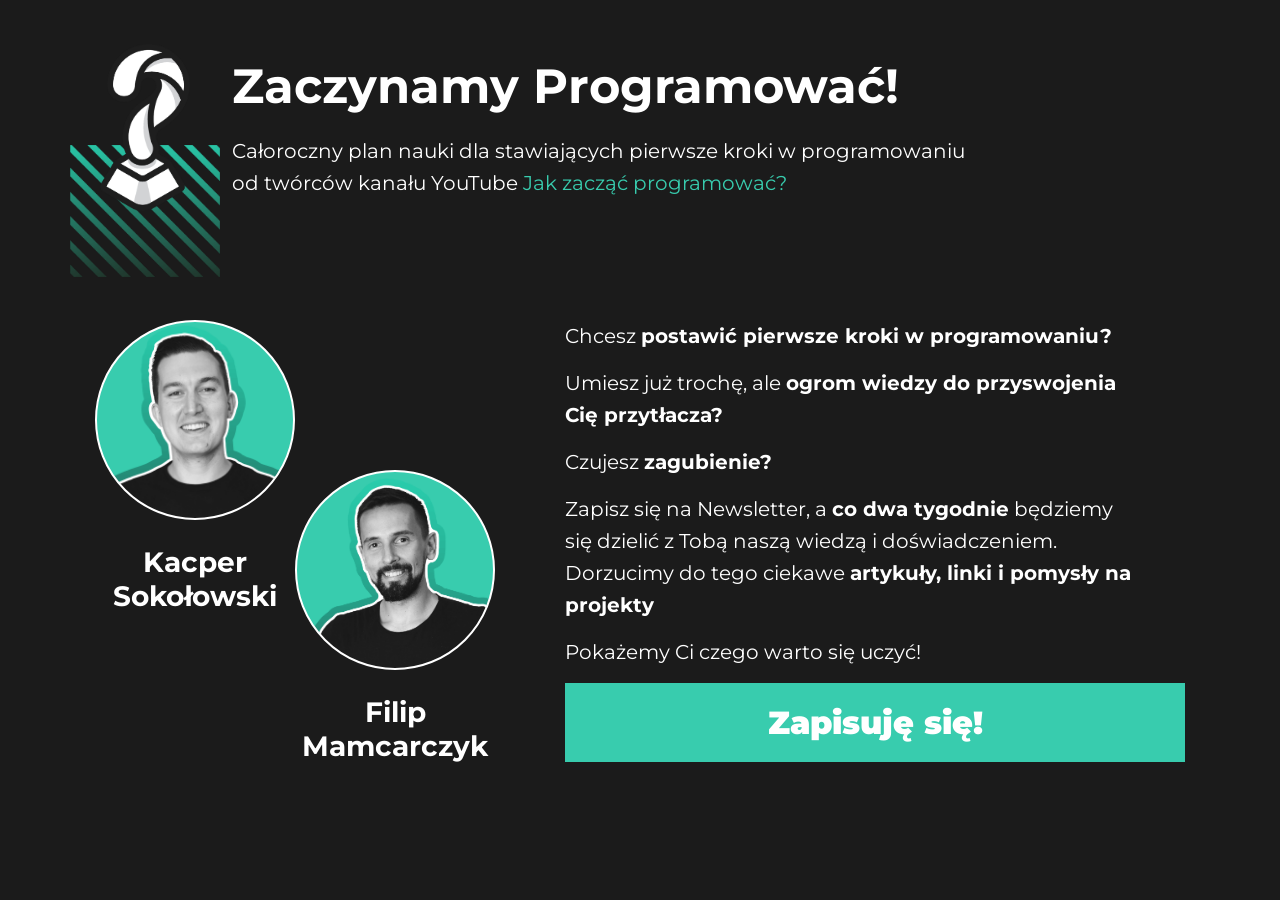
==== index.html @ 6834018f "typo" ====
<html>
  <head>
    <meta name="viewport" content="width=device-width, initial-scale=1.0" />
    <link rel="stylesheet" href="styles.css" />
    <link
      href="https://fonts.googleapis.com/css2?family=Montserrat:wght@400;700&display=swap"
      rel="stylesheet"
    />
    <link rel="icon" type="image/png" href="favicon.png" />
    <title>Zaczynamy Programować - Newsletter</title>

    <!-- MailerLite Universal -->
    <script>
      (function (m, a, i, l, e, r) {
        m["MailerLiteObject"] = e;
        function f() {
          var c = { a: arguments, q: [] };
          var r = this.push(c);
          return "number" != typeof r ? r : f.bind(c.q);
        }
        f.q = f.q || [];
        m[e] = m[e] || f.bind(f.q);
        m[e].q = m[e].q || f.q;
        r = a.createElement(i);
        var _ = a.getElementsByTagName(i)[0];
        r.async = 1;
        r.src = l + "?v" + ~~(new Date().getTime() / 1000000);
        _.parentNode.insertBefore(r, _);
      })(
        window,
        document,
        "script",
        "https://static.mailerlite.com/js/universal.js",
        "ml"
      );

      var ml_account = ml("accounts", "2784502", "s0u8e7z7p0", "load");
    </script>
    <!-- End MailerLite Universal -->
  </head>
  <body>
    <header>
      <div class="header__logotype">
        <div class="header__logo">
          <img class="header__logo__bg" src="assets/logo-kreski.png" alt="" />
          <img
            class="header__logo__question-mark"
            src="assets/logo-pytajnik.png"
            alt=""
          />
        </div>
        <div>
          <h1>Zaczynamy Programować!</h1>
          <p>
            Całoroczny plan nauki dla stawiających pierwsze kroki w
            programowaniu<br />
            od twórców kanału YouTube
            <a href="https://www.youtube.com/channel/UCF4jzVCa2J45NXnNtf6XBoA"
              >Jak zacząć programować?</a
            >
          </p>

          <p id="mobile-headline">
            Całoroczny plan nauki dla stawiających pierwsze kroki w
            programowaniu od twórców kanału YouTube
            <a href="https://www.youtube.com/channel/UCF4jzVCa2J45NXnNtf6XBoA"
              >Jak zacząć programować?</a
            >
          </p>
        </div>
      </div>
    </header>
    <main>
      <section>
        <div class="row">
          <div class="row__col" id="authors">
            <h2>Autorzy</h2>
          </div>
          <div class="row__col">
            <div class="person__img person__img--kacper"></div>
            <h3>Kacper Sokołowski</h3>
          </div>

          <div class="row__col">
            <div class="person__img person__img--filip"></div>
            <h3>Filip Mamcarczyk</h3>
          </div>

          <section>
            <p>Chcesz <b>postawić pierwsze kroki w programowaniu?</b></p>
            <p>
              Umiesz już trochę, ale
              <b>ogrom wiedzy do przyswojenia Cię przytłacza?</b>
            </p>

            <p>Czujesz <b>zagubienie?</b></p>

            <p>
              Zapisz się na Newsletter, a <b>co dwa tygodnie</b> będziemy się
              dzielić z Tobą naszą wiedzą i doświadczeniem. Dorzucimy do tego
              ciekawe <b>artykuły, linki i pomysły na projekty</b>
            </p>

            <p>Pokażemy Ci czego warto się uczyć!</p>
            <a
              id="subscribe-button"
              href="javascript:;"
              onclick="ml_webform_3354292('show')"
              >Zapisuję się!</a
            >
          </section>
        </div>
      </section>
    </main>

    <script>
      var ml_webform_3354292 = ml_account(
        "webforms",
        "3354292",
        "x9b8v3",
        "load"
      );
      ml_webform_3354292("animation", "fadeIn");
    </script>

    <!-- Global site tag (gtag.js) - Google Analytics -->
    <!-- <script
      async
      src="https://www.googletagmanager.com/gtag/js?id=G-33ZYPK6H87"
    ></script>
    <script>
      window.dataLayer = window.dataLayer || [];
      function gtag() {
        dataLayer.push(arguments);
      }
      gtag("js", new Date());

      gtag("config", "G-33ZYPK6H87");
    </script> -->
  </body>
</html>
---- styles.css ----
* {
  box-sizing: border-box;
  margin: 0;
  padding: 0;
}

body {
  background-color: #1b1b1b;
  color: #fff;
  font-family: "Montserrat", sans-serif;
  width: 100vw;
  overflow-x: hidden;
}

header,
main {
  max-width: 1140px;
  width: 100%;
}

header {
  display: flex;
  align-items: center;
  justify-content: space-between;
  position: relative;
  margin: 15px auto;
}

header p {
  padding-left: 12px;
}

.header__logotype {
  display: flex;
  align-items: center;
}

.header__logo {
  position: relative;
  height: 225px;
  width: 150px;
  text-align: center;
}

.header__logo__bg {
  position: absolute;
  width: 150px;
  left: 0;
  top: 130px;
}

.header__logo__question-mark {
  height: 100%;
  width: auto;
  position: relative;
}

h1 {
  padding-left: 12px;
  font-size: 48px;
  margin-bottom: 20px;
}

h2 {
  margin: 100px 0 50px;
  font-size: 42px;
  position: relative;
}

h2:after {
  content: "";
  display: block;
  position: absolute;
  width: 100%;
  height: 5px;
  left: 0;
  bottom: -20px;
  background: linear-gradient(90deg, #38ccae 0%, transparent 60%);
}

h3 {
  margin-top: 25px;
  font-size: 28px;
}

main {
  padding: 0 25px;
}

section {
  width: 100%;
}

a {
  display: inline-block;
  color: #38ccae;
  text-decoration: none;
  position: relative;
}

a:after {
  content: "";
  background: linear-gradient(90deg, transparent, #38ccae);
  left: 0;
  bottom: 0;
  width: 0;
  height: 2px;
  position: absolute;
  transition: width 0.3s;
}

a:hover:after {
  width: 100%;
}

main {
  margin: 0 auto;
}

p {
  font-size: 20px;
  line-height: 32px;
}

.row {
  display: flex;
  margin-top: 80px;
  align-items: flex-start;
  position: relative;
}

.row p {
  flex: 1;
  padding: 0 50px 0 0;
}

.row section {
  padding-left: 70px;
  flex: 1;
}

.row section p {
  margin-bottom: 15px;
}

.row__col {
  width: 200px;
  text-align: center;
}

.person__img {
  width: 200px;
  height: 200px;
  margin: 0 auto;
  background-size: 250px auto;
  background-color: #38ccae;
  border-radius: 50%;
  border: solid 2px #fff;
  position: relative;
}

.person__img--filip {
  margin-top: 150px;
  background-image: url("assets/filip.png");
  background-position: -10px -50px;
}

.person__img--kacper {
  background-image: url("assets/kacper.png");
  background-position: -30px -10px;
}

/*positioning*/

/* RWD */

#mobile-headline {
  display: none;
}

#authors {
  display: none;
}

@media (max-width: 812px) {
  header {
    margin: 25px 0 50px;
  }

  main {
    margin: 25px 0;
    padding: 0 25px;
  }

  .header__logotype {
    flex-wrap: wrap;
    justify-content: center;
  }

  .header__logo {
    display: none;
  }

  header p {
    padding: 0 25px;
    display: none;
  }

  #mobile-headline {
    display: block;
  }

  #authors {
    display: block;
  }

  h1 {
    font-size: 32px;
    order: 1;
    padding: 0 20px;
  }

  h2 {
    margin: 50px 0;
  }

  h2:after {
    background: linear-gradient(90deg, #38ccae 0%, #1b1b1b 90%);
  }

  .row {
    width: 100%;
    flex-wrap: wrap;
    margin-top: 25px;
    justify-content: center;
  }

  .row p {
    margin: 25px 0 50px;
    padding: 0;
    order: 1;
    font-size: 16px;
  }

  .row section {
    order: 1;
  }

  .row section {
    padding-left: 0;
  }

  .row__col {
    width: 100%;
    order: 2;
  }
}

#subscribe-button {
  color: white;
  font-weight: 900;
  font-size: 32px;
  width: 100%;
  background-color: #38ccae;
  padding: 20px 0;
  text-align: center;
}

#subscribe-button:hover {
  box-shadow: inset 0 0 5px #000000;
}

#subscribe-button:after {
  background: none;
}
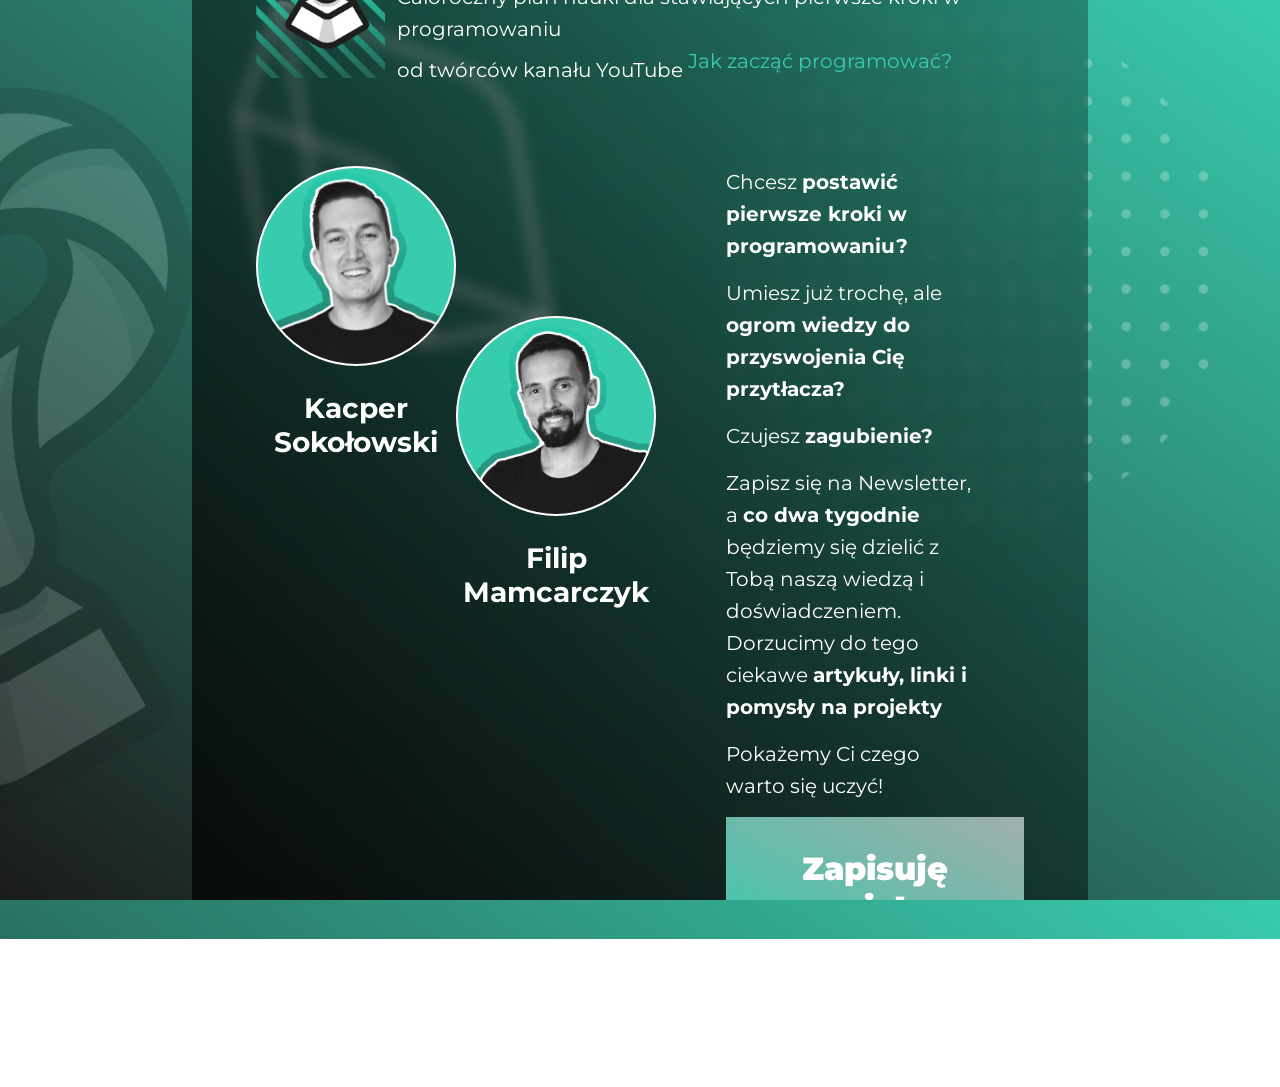
==== commit 2396a10f: "Glass ui" ====
--- a/index.html
+++ b/index.html
@@ -1,6 +1,7 @@
 <html>
   <head>
     <meta name="viewport" content="width=device-width, initial-scale=1.0" />
+    <link rel="stylesheet" href="bg.css" />
     <link rel="stylesheet" href="styles.css" />
     <link
       href="https://fonts.googleapis.com/css2?family=Montserrat:wght@400;700&display=swap"
@@ -8,134 +9,92 @@
     />
     <link rel="icon" type="image/png" href="favicon.png" />
     <title>Zaczynamy Programować - Newsletter</title>
-
-    <!-- MailerLite Universal -->
-    <script>
-      (function (m, a, i, l, e, r) {
-        m["MailerLiteObject"] = e;
-        function f() {
-          var c = { a: arguments, q: [] };
-          var r = this.push(c);
-          return "number" != typeof r ? r : f.bind(c.q);
-        }
-        f.q = f.q || [];
-        m[e] = m[e] || f.bind(f.q);
-        m[e].q = m[e].q || f.q;
-        r = a.createElement(i);
-        var _ = a.getElementsByTagName(i)[0];
-        r.async = 1;
-        r.src = l + "?v" + ~~(new Date().getTime() / 1000000);
-        _.parentNode.insertBefore(r, _);
-      })(
-        window,
-        document,
-        "script",
-        "https://static.mailerlite.com/js/universal.js",
-        "ml"
-      );
-
-      var ml_account = ml("accounts", "2784502", "s0u8e7z7p0", "load");
-    </script>
-    <!-- End MailerLite Universal -->
   </head>
   <body>
-    <header>
-      <div class="header__logotype">
-        <div class="header__logo">
-          <img class="header__logo__bg" src="assets/logo-kreski.png" alt="" />
-          <img
-            class="header__logo__question-mark"
-            src="assets/logo-pytajnik.png"
-            alt=""
-          />
-        </div>
-        <div>
-          <h1>Zaczynamy Programować!</h1>
-          <p>
-            Całoroczny plan nauki dla stawiających pierwsze kroki w
-            programowaniu<br />
-            od twórców kanału YouTube
-            <a href="https://www.youtube.com/channel/UCF4jzVCa2J45NXnNtf6XBoA"
-              >Jak zacząć programować?</a
-            >
-          </p>
-
-          <p id="mobile-headline">
-            Całoroczny plan nauki dla stawiających pierwsze kroki w
-            programowaniu od twórców kanału YouTube
-            <a href="https://www.youtube.com/channel/UCF4jzVCa2J45NXnNtf6XBoA"
-              >Jak zacząć programować?</a
-            >
-          </p>
-        </div>
-      </div>
-    </header>
-    <main>
-      <section>
-        <div class="row">
-          <div class="row__col" id="authors">
-            <h2>Autorzy</h2>
+    <div class="bg">
+      <img class="dot-1" src="./assets/kropki-male.png" alt="">
+      <img class="button" src="./assets/klawisz.png" alt="">
+      <img
+      class="q"
+      src="assets/logo-pytajnik.png"
+      alt=""
+    />
+      <!-- <img class="dot-2" src="./assets/kropki-male.png" alt=""> -->
+    </div>
+    <div class="container">
+      <header>
+        <div class="header__logotype">
+          <div class="header__logo">
+            <img class="header__logo__bg" src="assets/logo-kreski.png" alt="" />
+            <img
+              class="header__logo__question-mark"
+              src="assets/logo-pytajnik.png"
+              alt=""
+            />
           </div>
-          <div class="row__col">
-            <div class="person__img person__img--kacper"></div>
-            <h3>Kacper Sokołowski</h3>
-          </div>
-
-          <div class="row__col">
-            <div class="person__img person__img--filip"></div>
-            <h3>Filip Mamcarczyk</h3>
-          </div>
-
-          <section>
-            <p>Chcesz <b>postawić pierwsze kroki w programowaniu?</b></p>
+          <div>
+            <h1>Zaczynamy Programować!</h1>
             <p>
-              Umiesz już trochę, ale
-              <b>ogrom wiedzy do przyswojenia Cię przytłacza?</b>
+              Całoroczny plan nauki dla stawiających pierwsze kroki w
+              programowaniu<br />
+              od twórców kanału YouTube
+              <a href="https://www.youtube.com/channel/UCF4jzVCa2J45NXnNtf6XBoA"
+                >Jak zacząć programować?</a
+              >
             </p>
 
-            <p>Czujesz <b>zagubienie?</b></p>
+            <p id="mobile-headline">
+              Całoroczny plan nauki dla stawiających pierwsze kroki w
+              programowaniu od twórców kanału YouTube
+              <a href="https://www.youtube.com/channel/UCF4jzVCa2J45NXnNtf6XBoA"
+                >Jak zacząć programować?</a
+              >
+            </p>
+          </div>
+        </div>
+      </header>
+      <main>
+        <section>
+          <div class="row">
+            <div class="row__col" id="authors">
+              <h2>Autorzy</h2>
+            </div>
+            <div class="row__col">
+              <div class="person__img person__img--kacper"></div>
+              <h3>Kacper Sokołowski</h3>
+            </div>
 
-            <p>
-              Zapisz się na Newsletter, a <b>co dwa tygodnie</b> będziemy się
-              dzielić z Tobą naszą wiedzą i doświadczeniem. Dorzucimy do tego
-              ciekawe <b>artykuły, linki i pomysły na projekty</b>
-            </p>
+            <div class="row__col">
+              <div class="person__img person__img--filip"></div>
+              <h3>Filip Mamcarczyk</h3>
+            </div>
 
-            <p>Pokażemy Ci czego warto się uczyć!</p>
-            <a
-              id="subscribe-button"
-              href="javascript:;"
-              onclick="ml_webform_3354292('show')"
-              >Zapisuję się!</a
-            >
-          </section>
-        </div>
-      </section>
-    </main>
+            <section>
+              <p>Chcesz <b>postawić pierwsze kroki w programowaniu?</b></p>
+              <p>
+                Umiesz już trochę, ale
+                <b>ogrom wiedzy do przyswojenia Cię przytłacza?</b>
+              </p>
 
-    <script>
-      var ml_webform_3354292 = ml_account(
-        "webforms",
-        "3354292",
-        "x9b8v3",
-        "load"
-      );
-      ml_webform_3354292("animation", "fadeIn");
-    </script>
+              <p>Czujesz <b>zagubienie?</b></p>
 
-    <!-- Global site tag (gtag.js) - Google Analytics -->
-    <!-- <script
-      async
-      src="https://www.googletagmanager.com/gtag/js?id=G-33ZYPK6H87"
-    ></script>
-    <script>
-      window.dataLayer = window.dataLayer || [];
-      function gtag() {
-        dataLayer.push(arguments);
-      }
-      gtag("js", new Date());
+              <p>
+                Zapisz się na Newsletter, a <b>co dwa tygodnie</b> będziemy się
+                dzielić z Tobą naszą wiedzą i doświadczeniem. Dorzucimy do tego
+                ciekawe <b>artykuły, linki i pomysły na projekty</b>
+              </p>
 
-      gtag("config", "G-33ZYPK6H87");
-    </script> -->
+              <p>Pokażemy Ci czego warto się uczyć!</p>
+              <a
+                id="subscribe-button"
+                href="javascript:;"
+                onclick="ml_webform_3354292('show')"
+                >Zapisuję się!</a
+              >
+            </section>
+          </div>
+        </section>
+      </main>
+    </div>
   </body>
 </html>
--- a/bg.css
+++ b/bg.css
@@ -0,0 +1,49 @@
+.bg img {
+    position: absolute;
+    z-index: 1;
+    animation: rotate infinite linear;
+}
+
+img.dot-1 {
+    height: 60vh;
+    left: 55%;
+    top: 0;
+    animation-duration: 28s;
+}
+
+img.dot-2 {
+    right: 60%;
+    bottom: 0;
+    animation-name: rotate-counter-clockwise;
+    animation-duration: 18s;
+}
+
+.button {
+    right: 57%;
+    top: 0;
+    animation: move 12s infinite linear !important;
+}
+
+.q {
+    width: 50%;
+    left: 0;
+    top: 50%;
+    transform: translate(-50%, -50%);
+    opacity: 0.15;
+
+}
+
+@keyframes rotate {
+    from {transform: rotate(0deg)}
+    to {transform: rotate(360deg)}
+}
+
+@keyframes rotate-counter-clockwise {
+    from {transform: rotate(0deg)}
+    to {transform: rotate(-360deg)}
+}
+
+@keyframes move {
+    from {transform: translate3d(0, -30vh, 0)}
+    to {transform: translate3d(0, 105vh, 0)}
+}
--- a/styles.css
+++ b/styles.css
@@ -2,14 +2,36 @@
   box-sizing: border-box;
   margin: 0;
   padding: 0;
+  overflow: hidden;
 }
 
 body {
-  background-color: #1b1b1b;
+  background: linear-gradient(
+    to right top, #1b1b1b, #38ccae
+  );
   color: #fff;
   font-family: "Montserrat", sans-serif;
   width: 100vw;
+  height: 100vh;
+  display: flex;
+  justify-content: center;
+  align-items: center;
   overflow-x: hidden;
+}
+
+.container {
+  height: auto;
+  width: 70%;
+  max-width: 1200px;
+  border-radius: 30px;
+  padding: 32px 64px 128px;
+  position: relative;
+  z-index: 2;
+  background: 
+    linear-gradient(to left bottom,
+    rgba(0, 0, 0, 0.25),
+    rgba(0, 0, 0, 0.75));
+  backdrop-filter: blur(8px);
 }
 
 header,
@@ -23,7 +45,7 @@
   align-items: center;
   justify-content: space-between;
   position: relative;
-  margin: 15px auto;
+  margin: 0 auto;
 }
 
 header p {
@@ -84,7 +106,6 @@
 }
 
 main {
-  padding: 0 25px;
 }
 
 section {
@@ -258,12 +279,15 @@
 
 #subscribe-button {
   color: white;
+  display: inline-block;
   font-weight: 900;
   font-size: 32px;
-  width: 100%;
+  padding: 32px 64px;
   background-color: #38ccae;
-  padding: 20px 0;
   text-align: center;
+    background: linear-gradient(
+    to right top, #38ccae, rgba(255, 255, 255, 0.6) 
+  );
 }
 
 #subscribe-button:hover {
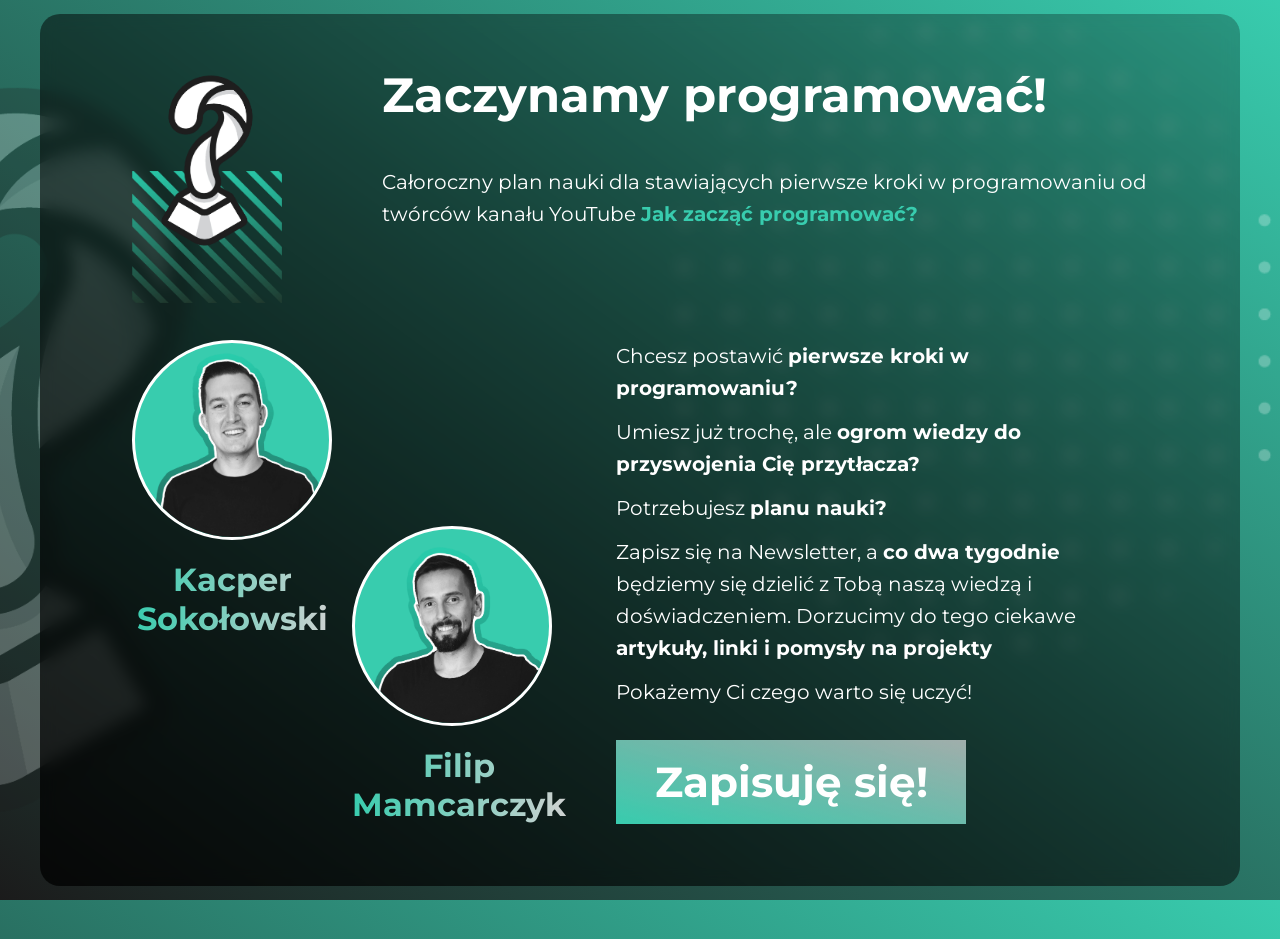
==== commit 3ca62edf: "Glass redesign" ====
--- a/index.html
+++ b/index.html
@@ -1,7 +1,6 @@
 <html>
   <head>
     <meta name="viewport" content="width=device-width, initial-scale=1.0" />
-    <link rel="stylesheet" href="bg.css" />
     <link rel="stylesheet" href="styles.css" />
     <link
       href="https://fonts.googleapis.com/css2?family=Montserrat:wght@400;700&display=swap"
@@ -9,92 +8,112 @@
     />
     <link rel="icon" type="image/png" href="favicon.png" />
     <title>Zaczynamy Programować - Newsletter</title>
+
+    <!-- MailerLite Universal -->
+    <script>
+      (function (m, a, i, l, e, r) {
+        m["MailerLiteObject"] = e;
+        function f() {
+          var c = { a: arguments, q: [] };
+          var r = this.push(c);
+          return "number" != typeof r ? r : f.bind(c.q);
+        }
+        f.q = f.q || [];
+        m[e] = m[e] || f.bind(f.q);
+        m[e].q = m[e].q || f.q;
+        r = a.createElement(i);
+        var _ = a.getElementsByTagName(i)[0];
+        r.async = 1;
+        r.src = l + "?v" + ~~(new Date().getTime() / 1000000);
+        _.parentNode.insertBefore(r, _);
+      })(
+        window,
+        document,
+        "script",
+        "https://static.mailerlite.com/js/universal.js",
+        "ml"
+      );
+
+      var ml_account = ml("accounts", "2784502", "s0u8e7z7p0", "load");
+    </script>
+    <!-- End MailerLite Universal -->
   </head>
   <body>
-    <div class="bg">
-      <img class="dot-1" src="./assets/kropki-male.png" alt="">
-      <img class="button" src="./assets/klawisz.png" alt="">
-      <img
-      class="q"
-      src="assets/logo-pytajnik.png"
-      alt=""
-    />
-      <!-- <img class="dot-2" src="./assets/kropki-male.png" alt=""> -->
+    <div class="background">
+        <img src="./img/button.png" alt="" class="background__img background__img--button">
+        <img src="./img/dots.png"  alt="" class="background__img background__img--dots">
+        
+        <img src="./img/logo-question-mark.png" alt="" class="background__img background__img--logo">
     </div>
     <div class="container">
-      <header>
-        <div class="header__logotype">
-          <div class="header__logo">
-            <img class="header__logo__bg" src="assets/logo-kreski.png" alt="" />
-            <img
-              class="header__logo__question-mark"
-              src="assets/logo-pytajnik.png"
-              alt=""
-            />
-          </div>
-          <div>
-            <h1>Zaczynamy Programować!</h1>
-            <p>
-              Całoroczny plan nauki dla stawiających pierwsze kroki w
-              programowaniu<br />
-              od twórców kanału YouTube
-              <a href="https://www.youtube.com/channel/UCF4jzVCa2J45NXnNtf6XBoA"
-                >Jak zacząć programować?</a
-              >
+        <div class="logo">
+            <img src="./img/logo-bg.png" alt="" class="logo__bg">
+            <img src="./img/logo-question-mark.png" alt="" class="logo__question-mark">
+        </div>
+        <header>
+            <h1>Zaczynamy programować!</h1>
+            <p>Całoroczny plan nauki dla stawiających pierwsze kroki w programowaniu od twórców kanału YouTube 
+                <a class="header__link" href="https://jakzaczacprogramowac.pl">
+                    Jak zacząć programować?
+                </a>
             </p>
+        </header>
+        <main>
+            <section class="section--people">
+                <h2 id="authors">Autorzy</h2>
+                <ul class="people">
+                    <li class="person">
+                        <div class="person__img-container">
+                            <img src="./img/kacper.png" alt="" class="person__img">
+                        </div>
+                        <span class="person__name">Kacper Sokołowski</span>
+                    </li>
+                    <li class="person">
+                        <div class="person__img-container">
+                            <img src="./img/filip.png" alt="" class="person__img person__img--filip">
+                        </div>
+                        <span class="person__name">Filip Mamcarczyk</span>
+                    </li>
+                </ul>
+            </section>
+            <section>
+                <p>Chcesz postawić <b>pierwsze kroki w programowaniu?</b></p>
+                <p>Umiesz już trochę, ale <b>ogrom wiedzy do przyswojenia Cię przytłacza?</b></p>
+                <p>Potrzebujesz <b>planu nauki?</b></p>
+                <p>Zapisz się na Newsletter, a <b>co dwa tygodnie</b> będziemy się dzielić z Tobą naszą wiedzą i doświadczeniem. Dorzucimy do tego ciekawe <b>artykuły, linki i pomysły na projekty</b></p>
+                <p>Pokażemy Ci czego warto się uczyć!</p>
+                <a
+                  id="subscribe-button"
+                  href="javascript:;"
+                  onclick="ml_webform_3354292('show')"
+                  >Zapisuję się!</a
+                >
+            </section>
+        </main>
+    </div>
+    <script>
+      var ml_webform_3354292 = ml_account(
+        "webforms",
+        "3354292",
+        "x9b8v3",
+        "load"
+      );
+      ml_webform_3354292("animation", "fadeIn");
+    </script>
 
-            <p id="mobile-headline">
-              Całoroczny plan nauki dla stawiających pierwsze kroki w
-              programowaniu od twórców kanału YouTube
-              <a href="https://www.youtube.com/channel/UCF4jzVCa2J45NXnNtf6XBoA"
-                >Jak zacząć programować?</a
-              >
-            </p>
-          </div>
-        </div>
-      </header>
-      <main>
-        <section>
-          <div class="row">
-            <div class="row__col" id="authors">
-              <h2>Autorzy</h2>
-            </div>
-            <div class="row__col">
-              <div class="person__img person__img--kacper"></div>
-              <h3>Kacper Sokołowski</h3>
-            </div>
+    <!-- Global site tag (gtag.js) - Google Analytics -->
+    <!-- <script
+      async
+      src="https://www.googletagmanager.com/gtag/js?id=G-33ZYPK6H87"
+    ></script>
+    <script>
+      window.dataLayer = window.dataLayer || [];
+      function gtag() {
+        dataLayer.push(arguments);
+      }
+      gtag("js", new Date());
 
-            <div class="row__col">
-              <div class="person__img person__img--filip"></div>
-              <h3>Filip Mamcarczyk</h3>
-            </div>
-
-            <section>
-              <p>Chcesz <b>postawić pierwsze kroki w programowaniu?</b></p>
-              <p>
-                Umiesz już trochę, ale
-                <b>ogrom wiedzy do przyswojenia Cię przytłacza?</b>
-              </p>
-
-              <p>Czujesz <b>zagubienie?</b></p>
-
-              <p>
-                Zapisz się na Newsletter, a <b>co dwa tygodnie</b> będziemy się
-                dzielić z Tobą naszą wiedzą i doświadczeniem. Dorzucimy do tego
-                ciekawe <b>artykuły, linki i pomysły na projekty</b>
-              </p>
-
-              <p>Pokażemy Ci czego warto się uczyć!</p>
-              <a
-                id="subscribe-button"
-                href="javascript:;"
-                onclick="ml_webform_3354292('show')"
-                >Zapisuję się!</a
-              >
-            </section>
-          </div>
-        </section>
-      </main>
-    </div>
+      gtag("config", "G-33ZYPK6H87");
+    </script> -->
   </body>
 </html>
--- a/styles.css
+++ b/styles.css
@@ -1,194 +1,216 @@
+:root {
+  --green: #38ccae;
+  --dark: #1b1b1b;
+}
+
 * {
+  padding: 0;
+  margin: 0;
   box-sizing: border-box;
-  margin: 0;
-  padding: 0;
-  overflow: hidden;
 }
 
 body {
-  background: linear-gradient(
-    to right top, #1b1b1b, #38ccae
-  );
-  color: #fff;
-  font-family: "Montserrat", sans-serif;
   width: 100vw;
   height: 100vh;
   display: flex;
   justify-content: center;
   align-items: center;
-  overflow-x: hidden;
+  background: #1b1b1b;
+  background: linear-gradient(to top right, var(--dark), var(--green));
+  overflow: hidden;
 }
 
 .container {
-  height: auto;
-  width: 70%;
   max-width: 1200px;
-  border-radius: 30px;
-  padding: 32px 64px 128px;
+  display: flex;
+  flex-wrap: wrap;
+  padding: 32px 92px;
+  border-radius: 20px;
+  background: linear-gradient(to left bottom, rgba(0, 0, 0, 0.25), rgba(0, 0, 0, 0.75));
+  backdrop-filter: blur(8px);
+  color: #fff;
+  font-family: "Montserrat", Arial, Helvetica, sans-serif;
+}
+
+
+.background__img {
+  position: absolute;
+}
+
+.background__img--button {
+  right: 60%;
+  bottom: 100%;
+  height: 30vh;
+  animation: slideDown 12s linear infinite;
+}   
+
+.background__img--dots {
+  left: 50%;
+  top: 0;
+  height: 75vh;
+  animation: rotate 25s linear infinite;
+}
+
+.background__img--logo {
+  left: 0;
+  top: 50%;
+  width: 50%;
+  transform: translate(-50%, -50%);
+  opacity: 0.25;
+}
+
+header {
+  flex: 1;
+}
+
+.header__link {
   position: relative;
-  z-index: 2;
-  background: 
-    linear-gradient(to left bottom,
-    rgba(0, 0, 0, 0.25),
-    rgba(0, 0, 0, 0.75));
-  backdrop-filter: blur(8px);
-}
-
-header,
-main {
-  max-width: 1140px;
+  color: var(--green);
+  font-weight: 700;
+  text-decoration: none;
+}
+
+.header__link:after {
+  content: "";
+  position: absolute;
+  top: 100%;
+  left: 0;
+  width: 0;
+  height: 3px;
+  background: linear-gradient(90deg, transparent, var(--green));
+  transition: width 0.3s;
+}
+
+.header__link:hover:after {
   width: 100%;
 }
 
-header {
-  display: flex;
-  align-items: center;
-  justify-content: space-between;
+.logo {
+  margin-right: 100px;
   position: relative;
-  margin: 0 auto;
-}
-
-header p {
-  padding-left: 12px;
-}
-
-.header__logotype {
-  display: flex;
-  align-items: center;
-}
-
-.header__logo {
+}
+
+.logo__bg {
+  width: 150px;
+  top: 125px;
+  position: absolute;
+}
+
+.logo__question-mark {
+  width: 150px;
   position: relative;
-  height: 225px;
-  width: 150px;
-  text-align: center;
-}
-
-.header__logo__bg {
-  position: absolute;
-  width: 150px;
-  left: 0;
-  top: 130px;
-}
-
-.header__logo__question-mark {
-  height: 100%;
-  width: auto;
-  position: relative;
 }
 
 h1 {
-  padding-left: 12px;
+  padding: 20px 0 42px;
   font-size: 48px;
-  margin-bottom: 20px;
-}
-
-h2 {
-  margin: 100px 0 50px;
-  font-size: 42px;
-  position: relative;
-}
-
-h2:after {
-  content: "";
-  display: block;
-  position: absolute;
-  width: 100%;
-  height: 5px;
-  left: 0;
-  bottom: -20px;
-  background: linear-gradient(90deg, #38ccae 0%, transparent 60%);
-}
-
-h3 {
-  margin-top: 25px;
-  font-size: 28px;
-}
-
-main {
-}
-
-section {
-  width: 100%;
-}
-
-a {
-  display: inline-block;
-  color: #38ccae;
-  text-decoration: none;
-  position: relative;
-}
-
-a:after {
-  content: "";
-  background: linear-gradient(90deg, transparent, #38ccae);
-  left: 0;
-  bottom: 0;
-  width: 0;
-  height: 2px;
-  position: absolute;
-  transition: width 0.3s;
-}
-
-a:hover:after {
-  width: 100%;
-}
-
-main {
-  margin: 0 auto;
+  color: #fff;
 }
 
 p {
+  padding-bottom: 12px;
   font-size: 20px;
   line-height: 32px;
 }
 
-.row {
+main {
   display: flex;
-  margin-top: 80px;
-  align-items: flex-start;
+  padding-top: 65px;
+  padding-bottom: 30px;
+}
+
+#subscribe-button {
+  display: inline-block;
+  margin-top: 20px;
   position: relative;
-}
-
-.row p {
-  flex: 1;
-  padding: 0 50px 0 0;
-}
-
-.row section {
-  padding-left: 70px;
-  flex: 1;
-}
-
-.row section p {
-  margin-bottom: 15px;
-}
-
-.row__col {
-  width: 200px;
+  width: 350px;
+  padding: 16px 0;
+  color: #fff;
+  font-size: 42px;
+  font-weight: 700;
+  background-color: var(--green);
   text-align: center;
-}
-
-.person__img {
+    background: linear-gradient(
+    to right top, var(--green), rgba(255, 255, 255, 0.6) 
+  );
+  border: none;
+  cursor: pointer;
+  overflow: hidden;
+  text-decoration: none;
+  text-align: center;
+}
+
+#subscribe-button:focus {
+  outline-color: #fff;
+}
+
+#subscribe-button::after {
+  content: "";
+  height: 150%;
+  width: 50px;
+  position: absolute;
+  left: -80px;
+  top: -25%;
+  transition: transform 0.4s;
+  background-color: rgba(255, 255, 255, 0.2);
+  transform: translateX(0) rotate(20deg);
+}
+
+#subscribe-button:hover:after {
+  transform: translateX(500px) rotate(20deg);
+}
+
+.people {
+  display: flex;
+  height: 100%;
+  margin-right: 50px;
+  list-style-type: none;
+}
+
+.person:last-child {
+  margin-left: 20px;
+  align-self: flex-end;
+}
+
+.person__img-container {
   width: 200px;
   height: 200px;
-  margin: 0 auto;
-  background-size: 250px auto;
-  background-color: #38ccae;
-  border-radius: 50%;
-  border: solid 2px #fff;
-  position: relative;
+  margin-bottom: 20px;
+  background: var(--green);
+  border: solid 3px #fff;
+  border-radius: 100%;
+  overflow: hidden;
+}
+
+.person__img {
+  width: 100%;
 }
 
 .person__img--filip {
-  margin-top: 150px;
-  background-image: url("assets/filip.png");
-  background-position: -10px -50px;
-}
-
-.person__img--kacper {
-  background-image: url("assets/kacper.png");
-  background-position: -30px -10px;
+  width: 110%;
+  transform: translateY(-30px);
+}
+
+.person__name {
+  display: block;
+  text-align: center;
+  font-size: 32px;
+  font-weight: 700;
+  color: #fff;
+  background: linear-gradient(to right,  var(--green), rgba(255, 255, 255, 0.8));
+  -webkit-background-clip: text;
+  -webkit-text-fill-color: transparent;
+}
+
+
+@keyframes slideDown {
+  from {transform: translateY(0)}
+  to {transform: translateY(140vh)}
+}
+
+@keyframes rotate {
+  from {transform: rotate(0)}
+  to {transform: rotate(360deg)}
 }
 
 /*positioning*/
@@ -204,96 +226,97 @@
 }
 
 @media (max-width: 812px) {
+  body {
+    width: auto;
+    height: auto;
+    display: block;
+    overflow: initial;
+    background: #1b1b1b;
+  }
+
+  .background {
+    display: none;
+  }
+  
+  .container {
+    width: 100%;
+    display: block;
+    padding: 20px 10px;
+    background: none;
+  }
+
   header {
     margin: 25px 0 50px;
   }
 
   main {
-    margin: 25px 0;
-    padding: 0 25px;
-  }
-
-  .header__logotype {
+    flex-wrap: wrap;
+    margin: 20px 0;
+    padding: 0 20px;
+  }
+
+  .people {
+    display: block;
+    width: 100%;
+    height: auto;
+    text-align: center;
+  }
+
+  .person {
+    margin-bottom: 20px;
+  }
+
+  .person__img-container {
+    display: inline-block
+  }
+
+  header {
     flex-wrap: wrap;
     justify-content: center;
   }
 
-  .header__logo {
-    display: none;
-  }
-
   header p {
-    padding: 0 25px;
-    display: none;
-  }
-
-  #mobile-headline {
-    display: block;
-  }
-
-  #authors {
-    display: block;
+    padding: 10px 20px 0;
   }
 
   h1 {
     font-size: 32px;
-    order: 1;
     padding: 0 20px;
+  }
+
+  .logo {
+    display: none;
+  }
+
+  .section--people {
+    order: 2;
+  }
+
+  #authors {
+    display: block;
+  }
+
+  #subscribe-button {
+    width: 100%;
+    font-size: 32px;
   }
 
   h2 {
     margin: 50px 0;
-  }
-
+    font-size: 42px;
+    position: relative;
+    text-align: center;
+  }
+  
   h2:after {
+    content: "";
+    display: block;
+    position: absolute;
+    width: 100%;
+    height: 5px;
+    left: 0;
+    bottom: -20px;
     background: linear-gradient(90deg, #38ccae 0%, #1b1b1b 90%);
   }
 
-  .row {
-    width: 100%;
-    flex-wrap: wrap;
-    margin-top: 25px;
-    justify-content: center;
-  }
-
-  .row p {
-    margin: 25px 0 50px;
-    padding: 0;
-    order: 1;
-    font-size: 16px;
-  }
-
-  .row section {
-    order: 1;
-  }
-
-  .row section {
-    padding-left: 0;
-  }
-
-  .row__col {
-    width: 100%;
-    order: 2;
-  }
-}
-
-#subscribe-button {
-  color: white;
-  display: inline-block;
-  font-weight: 900;
-  font-size: 32px;
-  padding: 32px 64px;
-  background-color: #38ccae;
-  text-align: center;
-    background: linear-gradient(
-    to right top, #38ccae, rgba(255, 255, 255, 0.6) 
-  );
-}
-
-#subscribe-button:hover {
-  box-shadow: inset 0 0 5px #000000;
-}
-
-#subscribe-button:after {
-  background: none;
-}
+}
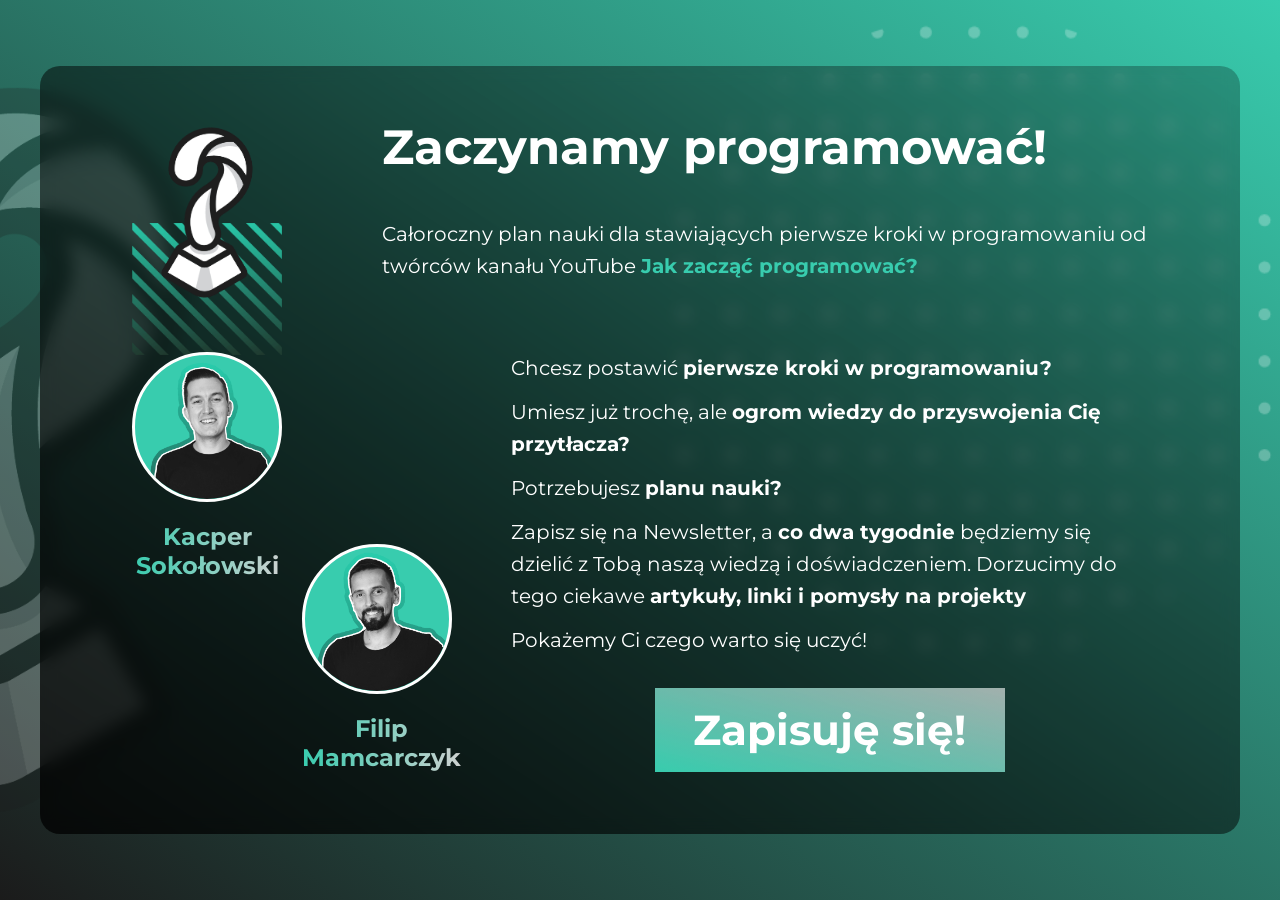
==== commit 58fc08e1: "Fix height" ====
--- a/index.html
+++ b/index.html
@@ -82,12 +82,13 @@
                 <p>Potrzebujesz <b>planu nauki?</b></p>
                 <p>Zapisz się na Newsletter, a <b>co dwa tygodnie</b> będziemy się dzielić z Tobą naszą wiedzą i doświadczeniem. Dorzucimy do tego ciekawe <b>artykuły, linki i pomysły na projekty</b></p>
                 <p>Pokażemy Ci czego warto się uczyć!</p>
-                <a
+                <div class="button__container"><a
                   id="subscribe-button"
                   href="javascript:;"
                   onclick="ml_webform_3354292('show')"
                   >Zapisuję się!</a
                 >
+              </div>
             </section>
         </main>
     </div>
--- a/styles.css
+++ b/styles.css
@@ -26,12 +26,25 @@
   flex-wrap: wrap;
   padding: 32px 92px;
   border-radius: 20px;
+  max-height: 95vh;
+  overflow: auto;
   background: linear-gradient(to left bottom, rgba(0, 0, 0, 0.25), rgba(0, 0, 0, 0.75));
   backdrop-filter: blur(8px);
   color: #fff;
   font-family: "Montserrat", Arial, Helvetica, sans-serif;
-}
-
+  position: relative;
+  z-index: 2;
+}
+
+.background {
+  width: 100vw;
+  height: 100vh;
+  overflow: hidden;
+  position: absolute;
+  left: 0;
+  top: 0;
+  z-index: 1;
+}
 
 .background__img {
   position: absolute;
@@ -115,7 +128,7 @@
 
 main {
   display: flex;
-  padding-top: 65px;
+  padding-top: 25px;
   padding-bottom: 30px;
 }
 
@@ -128,9 +141,9 @@
   color: #fff;
   font-size: 42px;
   font-weight: 700;
+  text-align: center;
   background-color: var(--green);
-  text-align: center;
-    background: linear-gradient(
+  background: linear-gradient(
     to right top, var(--green), rgba(255, 255, 255, 0.6) 
   );
   border: none;
@@ -140,6 +153,10 @@
   text-align: center;
 }
 
+.button__container {
+  text-align: center;
+}
+
 #subscribe-button:focus {
   outline-color: #fff;
 }
@@ -165,6 +182,7 @@
   height: 100%;
   margin-right: 50px;
   list-style-type: none;
+  position: relative;
 }
 
 .person:last-child {
@@ -173,8 +191,8 @@
 }
 
 .person__img-container {
-  width: 200px;
-  height: 200px;
+  width: 150px;
+  height: 150px;
   margin-bottom: 20px;
   background: var(--green);
   border: solid 3px #fff;
@@ -194,7 +212,7 @@
 .person__name {
   display: block;
   text-align: center;
-  font-size: 32px;
+  font-size: 24px;
   font-weight: 700;
   color: #fff;
   background: linear-gradient(to right,  var(--green), rgba(255, 255, 255, 0.8));
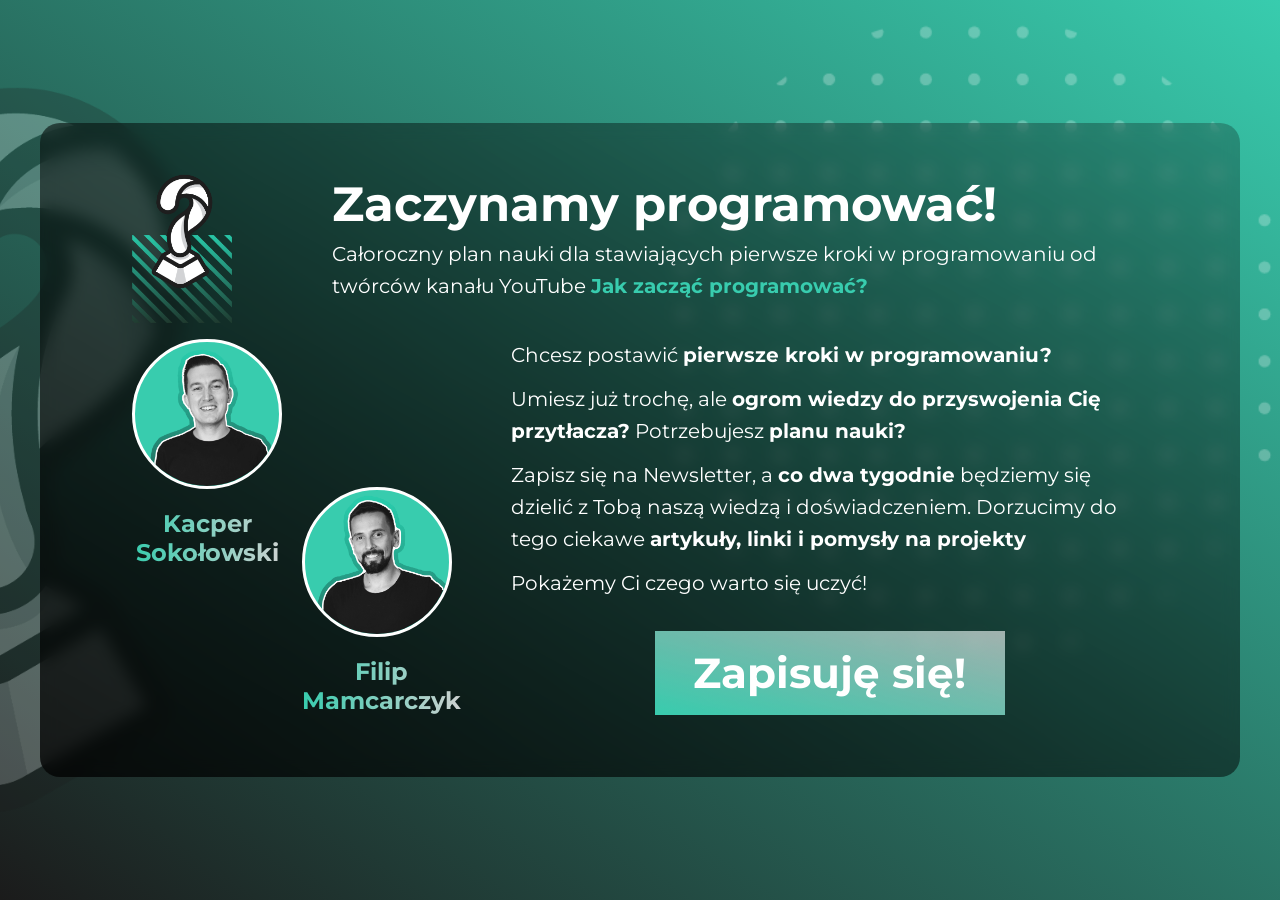
==== commit 9c50a622: "Fix height" ====
--- a/index.html
+++ b/index.html
@@ -78,8 +78,7 @@
             </section>
             <section>
                 <p>Chcesz postawić <b>pierwsze kroki w programowaniu?</b></p>
-                <p>Umiesz już trochę, ale <b>ogrom wiedzy do przyswojenia Cię przytłacza?</b></p>
-                <p>Potrzebujesz <b>planu nauki?</b></p>
+                <p>Umiesz już trochę, ale <b>ogrom wiedzy do przyswojenia Cię przytłacza?</b> Potrzebujesz <b>planu nauki?</b></p>
                 <p>Zapisz się na Newsletter, a <b>co dwa tygodnie</b> będziemy się dzielić z Tobą naszą wiedzą i doświadczeniem. Dorzucimy do tego ciekawe <b>artykuły, linki i pomysły na projekty</b></p>
                 <p>Pokażemy Ci czego warto się uczyć!</p>
                 <div class="button__container"><a
--- a/styles.css
+++ b/styles.css
@@ -104,18 +104,18 @@
 }
 
 .logo__bg {
-  width: 150px;
-  top: 125px;
+  width: 100px;
+  top: 80px;
   position: absolute;
 }
 
 .logo__question-mark {
-  width: 150px;
+  width: 100px;
   position: relative;
 }
 
 h1 {
-  padding: 20px 0 42px;
+  padding: 20px 0 5px;
   font-size: 48px;
   color: #fff;
 }
@@ -299,7 +299,6 @@
 
   h1 {
     font-size: 32px;
-    padding: 0 20px;
   }
 
   .logo {
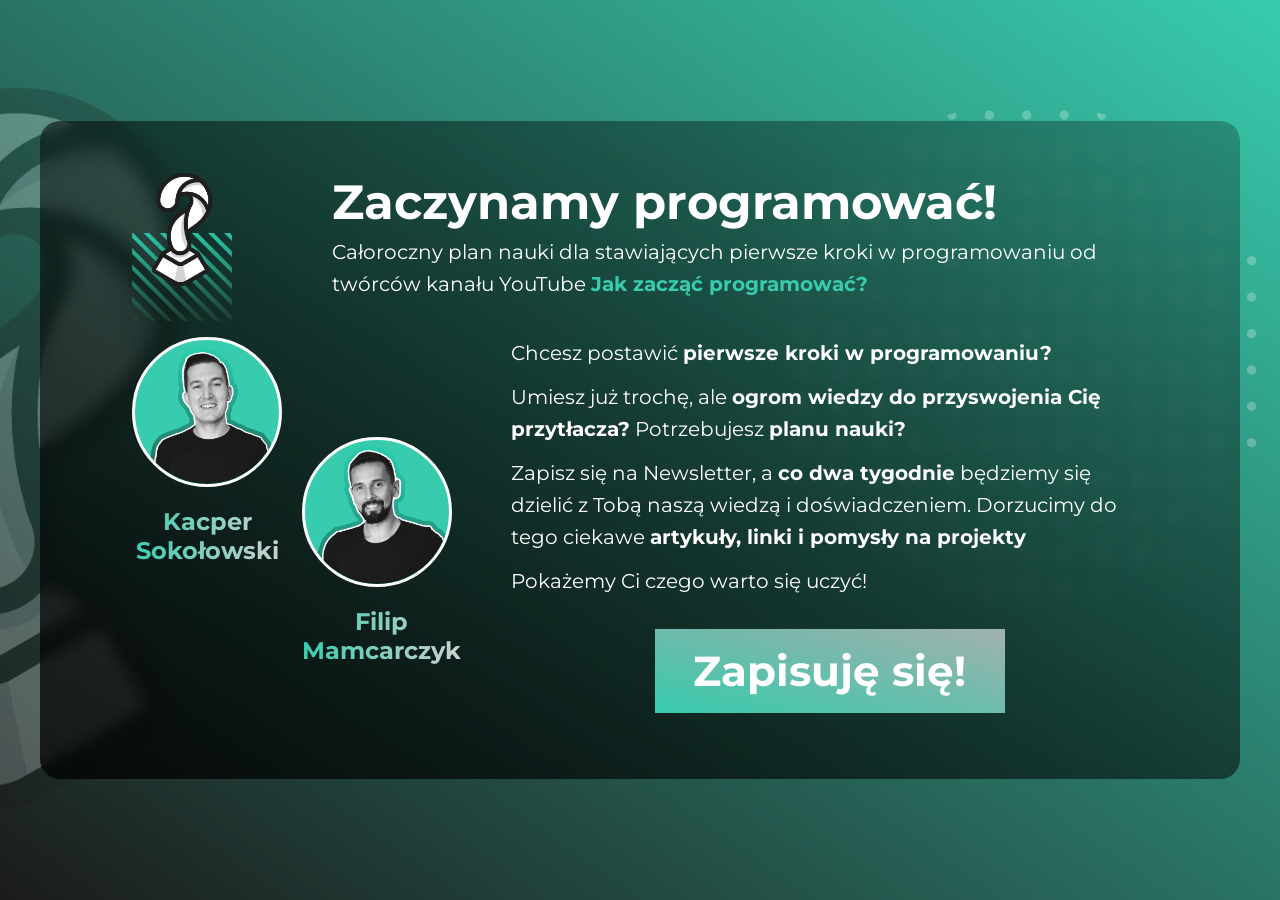
==== commit 7ea7a4f3: "Add missing lang attribute" ====
--- a/index.html
+++ b/index.html
@@ -1,6 +1,9 @@
-<html>
+<!DOCTYPE html>
+<html lang="pl-PL">
   <head>
     <meta name="viewport" content="width=device-width, initial-scale=1.0" />
+    <meta name="description" 
+    content="Całoroczny plan nauki dla stawiających pierwsze kroki w programowaniu zawierający linki do darmowych źródeł nauki">
     <link rel="stylesheet" href="styles.css" />
     <link
       href="https://fonts.googleapis.com/css2?family=Montserrat:wght@400;700&display=swap"
--- a/styles.css
+++ b/styles.css
@@ -58,9 +58,8 @@
 }   
 
 .background__img--dots {
-  left: 50%;
-  top: 0;
-  height: 75vh;
+  left: 60%;
+  top: 10%;
   animation: rotate 25s linear infinite;
 }
 
@@ -186,8 +185,7 @@
 }
 
 .person:last-child {
-  margin-left: 20px;
-  align-self: flex-end;
+  margin: 100px 0 0 20px;
 }
 
 .person__img-container {
@@ -299,6 +297,7 @@
 
   h1 {
     font-size: 32px;
+    padding: 0 20px;
   }
 
   .logo {
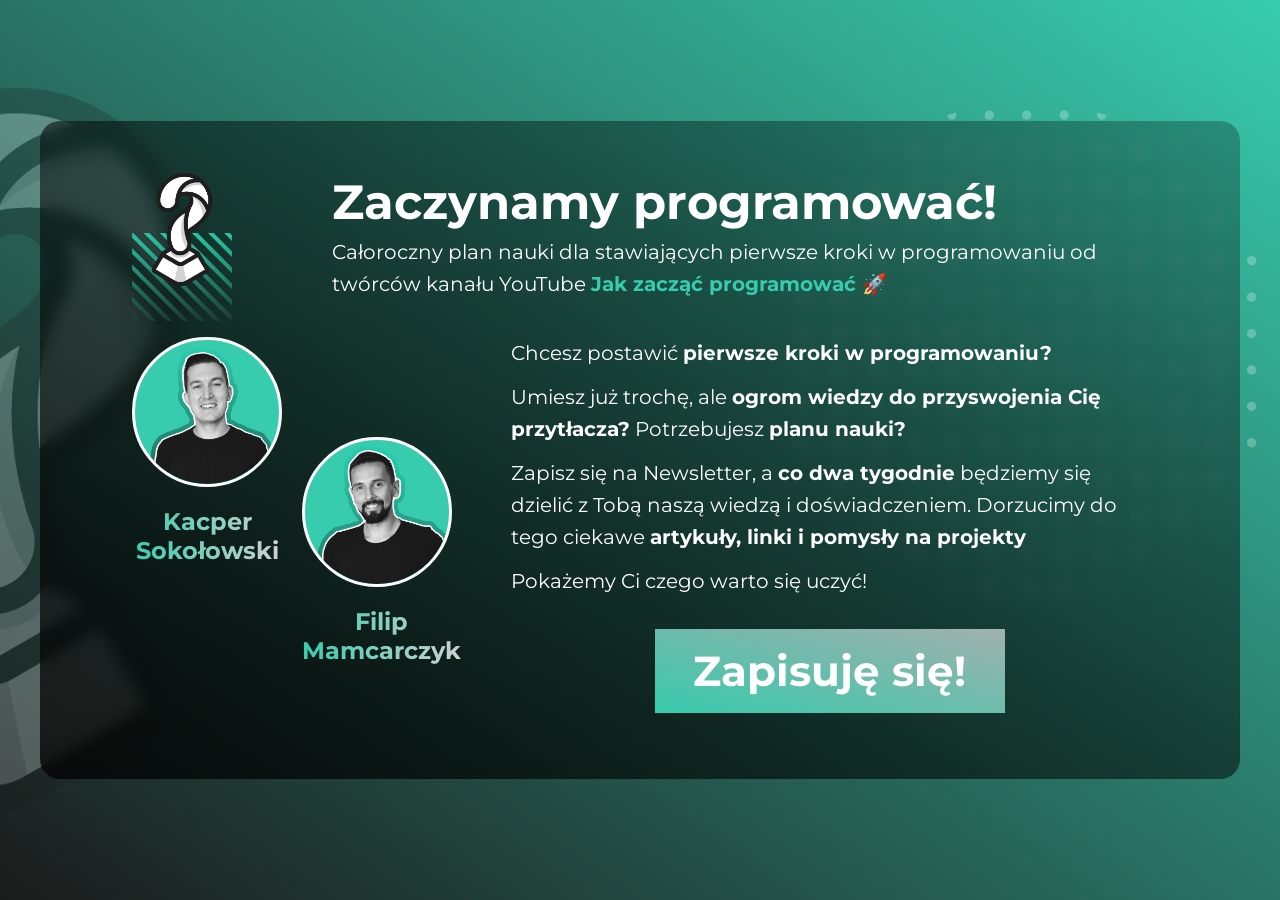
==== commit 429d2fa1: "Update copy" ====
--- a/index.html
+++ b/index.html
@@ -2,8 +2,10 @@
 <html lang="pl-PL">
   <head>
     <meta name="viewport" content="width=device-width, initial-scale=1.0" />
-    <meta name="description" 
-    content="Całoroczny plan nauki dla stawiających pierwsze kroki w programowaniu zawierający linki do darmowych źródeł nauki">
+    <meta
+      name="description"
+      content="Całoroczny plan nauki dla stawiających pierwsze kroki w programowaniu zawierający linki do darmowych źródeł nauki"
+    />
     <link rel="stylesheet" href="styles.css" />
     <link
       href="https://fonts.googleapis.com/css2?family=Montserrat:wght@400;700&display=swap"
@@ -11,6 +13,105 @@
     />
     <link rel="icon" type="image/png" href="favicon.png" />
     <title>Zaczynamy Programować - Newsletter</title>
+  </head>
+  <body>
+    <div class="background">
+      <img
+        src="./img/button.png"
+        alt=""
+        class="background__img background__img--button"
+      />
+      <img
+        src="./img/dots.png"
+        alt=""
+        class="background__img background__img--dots"
+      />
+
+      <img
+        src="./img/logo-question-mark.png"
+        alt=""
+        class="background__img background__img--logo"
+      />
+    </div>
+    <div class="container">
+      <div class="logo">
+        <img src="./img/logo-bg.png" alt="" class="logo__bg" />
+        <img
+          src="./img/logo-question-mark.png"
+          alt=""
+          class="logo__question-mark"
+        />
+      </div>
+      <header>
+        <h1>Zaczynamy programować!</h1>
+        <p>
+          Całoroczny plan nauki dla stawiających pierwsze kroki w programowaniu
+          od twórców kanału YouTube
+          <a class="header__link" href="https://jakzaczacprogramowac.pl">
+            Jak zacząć programować 🚀
+          </a>
+        </p>
+      </header>
+      <main>
+        <section class="section--people">
+          <h2 id="authors">Autorzy</h2>
+          <ul class="people">
+            <li class="person">
+              <div class="person__img-container">
+                <img src="./img/kacper.png" alt="" class="person__img" />
+              </div>
+              <span class="person__name">Kacper Sokołowski</span>
+            </li>
+            <li class="person">
+              <div class="person__img-container">
+                <img
+                  src="./img/filip.png"
+                  alt=""
+                  class="person__img person__img--filip"
+                />
+              </div>
+              <span class="person__name">Filip Mamcarczyk</span>
+            </li>
+          </ul>
+        </section>
+        <section>
+          <p>Chcesz postawić <b>pierwsze kroki w programowaniu?</b></p>
+          <p>
+            Umiesz już trochę, ale
+            <b>ogrom wiedzy do przyswojenia Cię przytłacza?</b> Potrzebujesz
+            <b>planu nauki?</b>
+          </p>
+          <p>
+            Zapisz się na Newsletter, a <b>co dwa tygodnie</b> będziemy się
+            dzielić z Tobą naszą wiedzą i doświadczeniem. Dorzucimy do tego
+            ciekawe <b>artykuły, linki i pomysły na projekty</b>
+          </p>
+          <p>Pokażemy Ci czego warto się uczyć!</p>
+          <div class="button__container">
+            <a
+              id="subscribe-button"
+              href="javascript:;"
+              onclick="ml_webform_3354292('show')"
+              >Zapisuję się!</a
+            >
+          </div>
+        </section>
+      </main>
+    </div>
+    <!-- Global site tag (gtag.js) - Google Analytics -->
+    <!-- <script
+      async
+      src="https://www.googletagmanager.com/gtag/js?id=G-33ZYPK6H87"
+    ></script>
+    <script>
+      window.dataLayer = window.dataLayer || [];
+      function gtag() {
+        dataLayer.push(arguments);
+      }
+      gtag("js", new Date());
+
+      gtag("config", "G-33ZYPK6H87");
+    </script> -->
 
     <!-- MailerLite Universal -->
     <script>
@@ -38,63 +139,7 @@
       );
 
       var ml_account = ml("accounts", "2784502", "s0u8e7z7p0", "load");
-    </script>
-    <!-- End MailerLite Universal -->
-  </head>
-  <body>
-    <div class="background">
-        <img src="./img/button.png" alt="" class="background__img background__img--button">
-        <img src="./img/dots.png"  alt="" class="background__img background__img--dots">
-        
-        <img src="./img/logo-question-mark.png" alt="" class="background__img background__img--logo">
-    </div>
-    <div class="container">
-        <div class="logo">
-            <img src="./img/logo-bg.png" alt="" class="logo__bg">
-            <img src="./img/logo-question-mark.png" alt="" class="logo__question-mark">
-        </div>
-        <header>
-            <h1>Zaczynamy programować!</h1>
-            <p>Całoroczny plan nauki dla stawiających pierwsze kroki w programowaniu od twórców kanału YouTube 
-                <a class="header__link" href="https://jakzaczacprogramowac.pl">
-                    Jak zacząć programować?
-                </a>
-            </p>
-        </header>
-        <main>
-            <section class="section--people">
-                <h2 id="authors">Autorzy</h2>
-                <ul class="people">
-                    <li class="person">
-                        <div class="person__img-container">
-                            <img src="./img/kacper.png" alt="" class="person__img">
-                        </div>
-                        <span class="person__name">Kacper Sokołowski</span>
-                    </li>
-                    <li class="person">
-                        <div class="person__img-container">
-                            <img src="./img/filip.png" alt="" class="person__img person__img--filip">
-                        </div>
-                        <span class="person__name">Filip Mamcarczyk</span>
-                    </li>
-                </ul>
-            </section>
-            <section>
-                <p>Chcesz postawić <b>pierwsze kroki w programowaniu?</b></p>
-                <p>Umiesz już trochę, ale <b>ogrom wiedzy do przyswojenia Cię przytłacza?</b> Potrzebujesz <b>planu nauki?</b></p>
-                <p>Zapisz się na Newsletter, a <b>co dwa tygodnie</b> będziemy się dzielić z Tobą naszą wiedzą i doświadczeniem. Dorzucimy do tego ciekawe <b>artykuły, linki i pomysły na projekty</b></p>
-                <p>Pokażemy Ci czego warto się uczyć!</p>
-                <div class="button__container"><a
-                  id="subscribe-button"
-                  href="javascript:;"
-                  onclick="ml_webform_3354292('show')"
-                  >Zapisuję się!</a
-                >
-              </div>
-            </section>
-        </main>
-    </div>
-    <script>
+
       var ml_webform_3354292 = ml_account(
         "webforms",
         "3354292",
@@ -103,20 +148,6 @@
       );
       ml_webform_3354292("animation", "fadeIn");
     </script>
-
-    <!-- Global site tag (gtag.js) - Google Analytics -->
-    <!-- <script
-      async
-      src="https://www.googletagmanager.com/gtag/js?id=G-33ZYPK6H87"
-    ></script>
-    <script>
-      window.dataLayer = window.dataLayer || [];
-      function gtag() {
-        dataLayer.push(arguments);
-      }
-      gtag("js", new Date());
-
-      gtag("config", "G-33ZYPK6H87");
-    </script> -->
+    <!-- End MailerLite Universal -->
   </body>
 </html>
